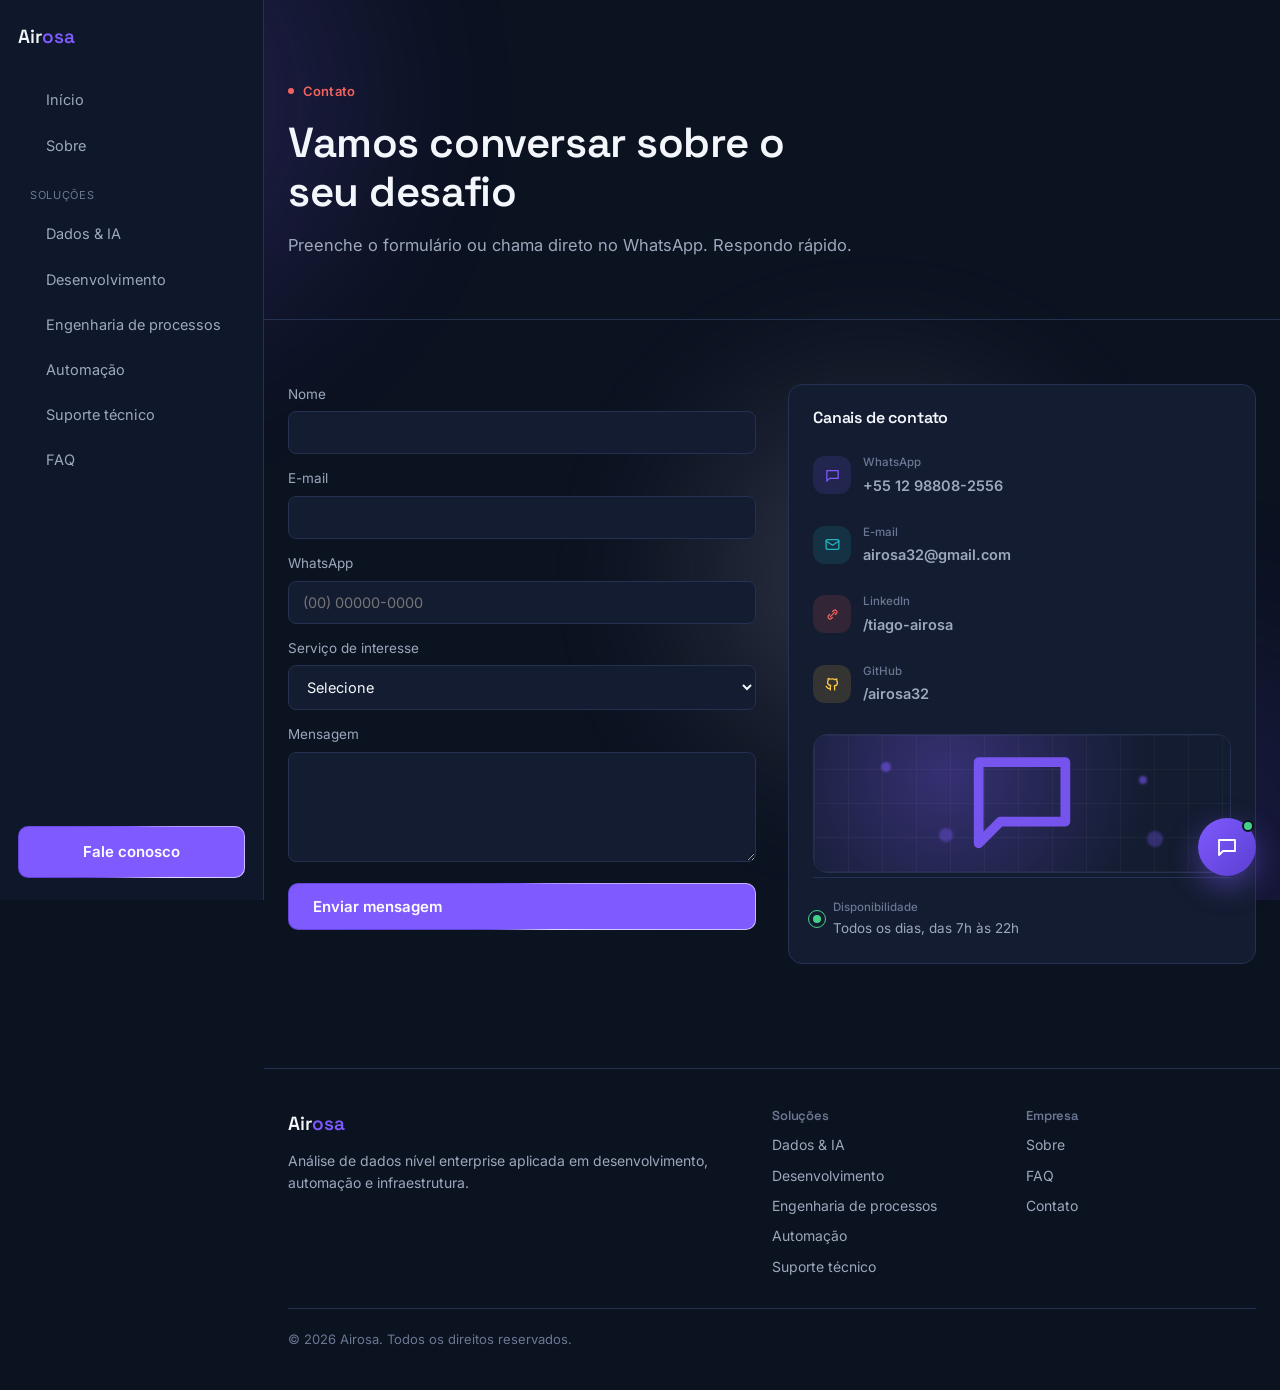
==== contato.html @ 80a7f2a7 "Primeiro commit do site Airosa" ====
<!DOCTYPE html>
<html lang="pt-BR">
<head>
<meta charset="UTF-8">
<meta name="viewport" content="width=device-width, initial-scale=1.0">
<title>Contato — Airosa</title>
<meta name="description" content="Fale sobre seu desafio e receba um diagnóstico.">
<link rel="preconnect" href="https://fonts.googleapis.com">
<link href="https://fonts.googleapis.com/css2?family=Space+Grotesk:wght@500;600;700&family=Inter:wght@400;500;600&display=swap" rel="stylesheet">
<link rel="stylesheet" href="css/style.css">
</head>
<body>
<div class="scroll-progress" aria-hidden="true"><div class="scroll-progress-bar"></div></div>
<div class="bg-ambient" aria-hidden="true">
  <span class="a1"></span>
  <span class="a2"></span>
  <span class="a3"></span>
</div>
<button class="menu-toggle" aria-label="Abrir menu"><span class="hamburger"><span></span><span></span><span></span></span></button>
<aside class="sidebar">
  <div class="sidebar-top">
    <a href="index.html" class="logo">Air<span>osa</span></a>
    <button class="sidebar-close" aria-label="Fechar menu">×</button>
  </div>
  <nav class="side-nav">
    <a href="index.html" class="side-link"><span class="side-dot"></span>Início</a>
      <a href="sobre.html" class="side-link"><span class="side-dot"></span>Sobre</a>
    <div class="side-group-label">Soluções</div>
    <a href="servicos/dados-ia.html" class="side-link"><span class="side-dot"></span>Dados & IA</a>
      <a href="servicos/desenvolvimento.html" class="side-link"><span class="side-dot"></span>Desenvolvimento</a>
      <a href="servicos/processos.html" class="side-link"><span class="side-dot"></span>Engenharia de processos</a>
      <a href="servicos/automacao.html" class="side-link"><span class="side-dot"></span>Automação</a>
      <a href="servicos/suporte.html" class="side-link"><span class="side-dot"></span>Suporte técnico</a>
    <a href="faq.html" class="side-link"><span class="side-dot"></span>FAQ</a>
  </nav>
  <a href="contato.html" class="btn btn-primary sidebar-cta">Fale conosco</a>
</aside>
<div class="sidebar-overlay"></div>
<main class="main-content">

<section class="page-hero">
  <div class="container">
    <span class="eyebrow c-coral hero-enter">Contato</span>
    <h1 class="hero-enter">Vamos conversar sobre o seu desafio</h1>
    <p class="lead hero-enter">Preenche o formulário ou chama direto no WhatsApp. Respondo rápido.</p>
  </div>
</section>
<section>
  <div class="container">
    <div class="contact-grid">
      <form class="contact-form reveal" id="contactForm" action="https://formspree.io/f/SEU_ID_AQUI" method="POST">
        <input type="hidden" name="_subject" value="Novo contato pelo site — Airosa">
        <div class="field"><label for="nome">Nome</label><input type="text" id="nome" name="nome" required></div>
        <div class="field"><label for="email">E-mail</label><input type="email" id="email" name="email" required></div>
        <div class="field"><label for="whatsapp">WhatsApp</label><input type="tel" id="whatsapp" name="whatsapp" placeholder="(00) 00000-0000"></div>
        <div class="field">
          <label for="servico">Serviço de interesse</label>
          <select id="servico" name="servico">
            <option value="">Selecione</option>
            <option>Dados &amp; IA</option><option>Desenvolvimento</option><option>Engenharia de processos</option>
            <option>Automação</option><option>Suporte técnico</option><option>Ainda não sei</option>
          </select>
        </div>
        <div class="field"><label for="mensagem">Mensagem</label><textarea id="mensagem" name="mensagem" required></textarea></div>
        <button type="submit" class="btn btn-primary" id="submitBtn"><span class="btn-label">Enviar mensagem</span></button>
        <div id="formNote" class="form-note"></div>
      </form>
      <div class="side-card reveal">
        <h3>Canais de contato</h3>
        <div class="channel-list">
          <a href="https://wa.me/5512988082556" class="channel-row" target="_blank" rel="noopener">
            <div class="icon-badge purple"><svg viewBox="0 0 24 24" fill="none" stroke="currentColor" stroke-width="1.8" stroke-linecap="round" stroke-linejoin="round"><path d="M4 5h16v11H8l-4 4V5z"/></svg></div>
            <div><div class="channel-label">WhatsApp</div>+55 12 98808-2556</div>
          </a>
          <a href="mailto:airosa32@gmail.com" class="channel-row">
            <div class="icon-badge teal"><svg viewBox="0 0 24 24" fill="none" stroke="currentColor" stroke-width="1.8" stroke-linecap="round" stroke-linejoin="round"><rect x="3" y="5" width="18" height="14" rx="2"/><path d="M3 7l9 6 9-6"/></svg></div>
            <div><div class="channel-label">E-mail</div>airosa32@gmail.com</div>
          </a>
          <a href="https://www.linkedin.com/in/tiago-airosa" class="channel-row" target="_blank" rel="noopener">
            <div class="icon-badge coral"><svg viewBox="0 0 24 24" fill="none" stroke="currentColor" stroke-width="1.8" stroke-linecap="round" stroke-linejoin="round"><path d="M9 15l6-6"/><path d="M8 12l-2 2a3 3 0 0 0 4 4l2-2"/><path d="M16 12l2-2a3 3 0 0 0-4-4l-2 2"/></svg></div>
            <div><div class="channel-label">LinkedIn</div>/tiago-airosa</div>
          </a>
          <a href="https://github.com/airosa32" class="channel-row" target="_blank" rel="noopener">
            <div class="icon-badge amber"><svg viewBox="0 0 24 24" fill="none" stroke="currentColor" stroke-width="1.8" stroke-linecap="round" stroke-linejoin="round"><path d="M9 19c-4.3 1.4-4.3-2.5-6-3m12 5v-3.5c0-1 .1-1.4-.5-2 2-.2 4.5-1 4.5-4.5 0-1-.5-2-1-2.5.2-.5.5-1.5 0-3 0 0-1 0-2.5 1.2A9 9 0 0 0 12 5.5a9 9 0 0 0-3.5.5C7 4.8 6 4.8 6 4.8c-.5 1.5-.2 2.5 0 3-.5.5-1 1.5-1 2.5 0 3.5 2.5 4.3 4.5 4.5-.6.6-.5 1-.5 2V21"/></svg></div>
            <div><div class="channel-label">GitHub</div>/airosa32</div>
          </a>
        </div>
        <div class="side-card-visual">
          <div class="visual-panel purple" role="img" aria-label="Sempre por perto">
        <div class="vp-icon"><svg viewBox="0 0 24 24" fill="none" stroke="currentColor" stroke-width="1.8" stroke-linecap="round" stroke-linejoin="round"><path d="M4 5h16v11H8l-4 4V5z"/></svg></div>
        <span class="vp-dot d1"></span>
        <span class="vp-dot d2"></span>
        <span class="vp-dot d3"></span>
        <span class="vp-dot d4"></span>
      </div>
        </div>
        <div class="availability">
          <span class="pulse-dot"></span>
          <div><div class="channel-label" style="margin-bottom:1px;">Disponibilidade</div>Todos os dias, das 7h às 22h</div>
        </div>
      </div>
    </div>
  </div>
</section>
<script>
  const contactForm = document.getElementById('contactForm');
  const submitBtn = document.getElementById('submitBtn');
  const btnLabel = submitBtn.querySelector('.btn-label');
  const formNote = document.getElementById('formNote');

  const iconInfo = '<svg class="note-icon" viewBox="0 0 24 24" fill="none" stroke="currentColor" stroke-width="2" stroke-linecap="round" stroke-linejoin="round"><circle cx="12" cy="12" r="9"/><path d="M12 8v5"/><circle cx="12" cy="16" r="0.5" fill="currentColor"/></svg>';
  const iconCheck = '<svg class="note-icon" viewBox="0 0 24 24" fill="none" stroke="currentColor" stroke-width="2" stroke-linecap="round" stroke-linejoin="round"><circle cx="12" cy="12" r="9"/><path d="M8 12l3 3 5-6"/></svg>';
  const iconWarn = '<svg class="note-icon" viewBox="0 0 24 24" fill="none" stroke="currentColor" stroke-width="2" stroke-linecap="round" stroke-linejoin="round"><path d="M12 9v4"/><circle cx="12" cy="16.5" r="0.5" fill="currentColor"/><path d="M10.3 3.9 1.8 18a2 2 0 0 0 1.7 3h17a2 2 0 0 0 1.7-3L13.7 3.9a2 2 0 0 0-3.4 0z"/></svg>';

  function setNote(icon, text, cls) {
    formNote.innerHTML = icon + '<span>' + text + '</span>';
    formNote.className = 'form-note show ' + cls;
  }

  contactForm.addEventListener('submit', async function (e) {
    e.preventDefault();
    const endpoint = contactForm.getAttribute('action');

    submitBtn.disabled = true;
    btnLabel.textContent = 'Enviando...';
    submitBtn.classList.add('sending');

    // Endpoint ainda não configurado — veja o README pra ativar o envio por e-mail
    if (!endpoint || endpoint.indexOf('SEU_ID_AQUI') !== -1) {
      setTimeout(function () {
        submitBtn.disabled = false;
        btnLabel.textContent = 'Enviar mensagem';
        submitBtn.classList.remove('sending');
        setNote(iconInfo, 'Formulário ainda não conectado a um serviço de envio. Veja o README pra ativar o envio por e-mail.', 'info');
      }, 650);
      return;
    }

    try {
      const res = await fetch(endpoint, {
        method: 'POST',
        body: new FormData(contactForm),
        headers: { 'Accept': 'application/json' },
      });
      submitBtn.disabled = false;
      submitBtn.classList.remove('sending');
      btnLabel.textContent = 'Enviar mensagem';
      if (res.ok) {
        setNote(iconCheck, 'Mensagem enviada! Você recebe uma resposta em breve.', 'success');
        contactForm.reset();
      } else {
        setNote(iconWarn, 'Não foi possível enviar agora. Tenta de novo ou chama no WhatsApp.', 'error');
      }
    } catch (err) {
      submitBtn.disabled = false;
      submitBtn.classList.remove('sending');
      btnLabel.textContent = 'Enviar mensagem';
      setNote(iconWarn, 'Não foi possível enviar agora. Tenta de novo ou chama no WhatsApp.', 'error');
    }
  });
</script>

</main>
<div class="chat-widget" id="chatWidget">
  <button class="chat-toggle" id="chatToggle" aria-label="Abrir chat de suporte">
    <svg class="chat-icon-open" viewBox="0 0 24 24" fill="none" stroke="currentColor" stroke-width="1.8" stroke-linecap="round" stroke-linejoin="round"><path d="M4 5h16v11H8l-4 4V5z"/></svg>
    <svg class="chat-icon-close" viewBox="0 0 24 24" fill="none" stroke="currentColor" stroke-width="1.8" stroke-linecap="round" stroke-linejoin="round"><path d="M18 6L6 18M6 6l12 12"/></svg>
    <span class="chat-toggle-dot"></span>
  </button>
  <div class="chat-panel" id="chatPanel">
    <div class="chat-header">
      <div class="chat-header-info">
        <div class="chat-avatar">A</div>
        <div>
          <div class="chat-title">Assistente Airosa</div>
          <div class="chat-status"><span class="chat-status-dot"></span>Online</div>
        </div>
      </div>
    </div>
    <div class="chat-messages" id="chatMessages">
      <div class="chat-msg bot">Oi! Posso ajudar a entender qual serviço faz mais sentido pro seu caso. O que você precisa?</div>
    </div>
    <form class="chat-input-row" id="chatForm">
      <input type="text" id="chatInput" placeholder="Digite sua pergunta..." autocomplete="off">
      <button type="submit" class="chat-send" aria-label="Enviar mensagem">
        <svg viewBox="0 0 24 24" fill="none" stroke="currentColor" stroke-width="2" stroke-linecap="round" stroke-linejoin="round"><path d="M22 2 11 13"/><path d="M22 2 15 22l-4-9-9-4 20-7z"/></svg>
      </button>
    </form>
  </div>
</div>
<footer class="site-footer">
  <div class="container">
    <div class="footer-grid">
      <div>
        <a href="index.html" class="logo">Air<span>osa</span></a>
        <p style="margin-top:10px; font-size:14px;">Análise de dados nível enterprise aplicada em desenvolvimento, automação e infraestrutura.</p>
      </div>
      <div>
        <h4>Soluções</h4>
        <div class="footer-links">
          <a href="servicos/dados-ia.html">Dados &amp; IA</a>
          <a href="servicos/desenvolvimento.html">Desenvolvimento</a>
          <a href="servicos/processos.html">Engenharia de processos</a>
          <a href="servicos/automacao.html">Automação</a>
          <a href="servicos/suporte.html">Suporte técnico</a>
        </div>
      </div>
      <div>
        <h4>Empresa</h4>
        <div class="footer-links">
          <a href="sobre.html">Sobre</a>
          <a href="faq.html">FAQ</a>
          <a href="contato.html">Contato</a>
        </div>
      </div>
    </div>
    <div class="footer-bottom">© 2026 Airosa. Todos os direitos reservados.</div>
  </div>
</footer>
<script src="js/main.js"></script>
<script src="js/chat-widget.js"></script>
</body>
</html>
---- css/style.css ----
/* ===== Design tokens ===== */
:root {
  --bg: #0B1220;
  --bg-soft: #0F172A;
  --surface: #131C30;
  --surface-2: #1A2438;
  --border: #253150;

  --text: #F3F6FB;
  --text-dim: #9CA8BC;
  --text-faint: #6C7793;

  --brand: #7F5AFF;
  --brand-dim: #5B3FD1;
  --teal: #23B5C0;
  --coral: #F2635F;
  --amber: #FFC94A;
  --green: #45D08A;

  --radius-sm: 8px;
  --radius: 14px;
  --radius-lg: 22px;

  --maxw: 1160px;

  --font-head: "Space Grotesk", sans-serif;
  --font-body: "Inter", sans-serif;
}

* { box-sizing: border-box; }
html { scroll-behavior: smooth; }

/* Foco visível pra quem navega pelo teclado (Tab) — sem isso, é
   impossível saber em qual elemento você está. Só aparece com
   :focus-visible, então o mouse continua "limpo" sem contorno. */
:focus-visible {
  outline: 2px solid var(--brand);
  outline-offset: 3px;
  border-radius: 4px;
}

/* ===== Widget de chat ===== */
.chat-widget {
  position: fixed;
  bottom: 24px; right: 24px;
  z-index: 500;
}

.chat-toggle {
  position: relative;
  width: 58px; height: 58px;
  border-radius: 50%;
  background: linear-gradient(135deg, var(--brand), var(--brand-dim));
  border: none;
  color: #fff;
  display: flex; align-items: center; justify-content: center;
  cursor: pointer;
  box-shadow: 0 10px 30px rgba(127,90,255,0.45);
  transition: transform 0.25s cubic-bezier(0.16,1,0.3,1);
}
.chat-toggle:hover { transform: scale(1.06); }
.chat-toggle svg { width: 24px; height: 24px; position: absolute; transition: opacity 0.2s ease, transform 0.2s ease; }
.chat-icon-close { opacity: 0; transform: rotate(-45deg) scale(0.6); }
.chat-icon-open { opacity: 1; transform: rotate(0) scale(1); }
.chat-widget.open .chat-icon-open { opacity: 0; transform: rotate(45deg) scale(0.6); }
.chat-widget.open .chat-icon-close { opacity: 1; transform: rotate(0) scale(1); }

.chat-toggle-dot {
  position: absolute;
  top: 2px; right: 2px;
  width: 12px; height: 12px;
  border-radius: 50%;
  background: var(--green);
  border: 2px solid var(--bg);
}
.chat-widget.open .chat-toggle-dot { display: none; }

.chat-panel {
  position: absolute;
  bottom: 72px; right: 0;
  width: min(340px, calc(100vw - 48px));
  height: 460px;
  max-height: calc(100vh - 120px);
  background: var(--bg-soft);
  border: 1px solid var(--border);
  border-radius: var(--radius-lg);
  box-shadow: 0 24px 60px rgba(0,0,0,0.5);
  display: flex;
  flex-direction: column;
  overflow: hidden;
  opacity: 0;
  transform: translateY(16px) scale(0.96);
  pointer-events: none;
  transform-origin: bottom right;
  transition: opacity 0.25s cubic-bezier(0.16,1,0.3,1), transform 0.25s cubic-bezier(0.16,1,0.3,1);
}
.chat-widget.open .chat-panel {
  opacity: 1;
  transform: translateY(0) scale(1);
  pointer-events: auto;
}

.chat-header {
  padding: 16px 18px;
  border-bottom: 1px solid var(--border);
  background: var(--surface);
}
.chat-header-info { display: flex; align-items: center; gap: 10px; }
.chat-avatar {
  width: 34px; height: 34px;
  border-radius: 50%;
  background: linear-gradient(135deg, var(--brand), var(--brand-dim));
  color: #fff;
  display: flex; align-items: center; justify-content: center;
  font-family: var(--font-head);
  font-weight: 600;
  font-size: 14px;
  flex-shrink: 0;
}
.chat-title { font-size: 14px; font-weight: 600; color: var(--text); }
.chat-status { display: flex; align-items: center; gap: 6px; font-size: 12px; color: var(--text-faint); }
.chat-status-dot { width: 6px; height: 6px; border-radius: 50%; background: var(--green); }

.chat-messages {
  flex: 1;
  overflow-y: auto;
  padding: 16px 18px;
  display: flex;
  flex-direction: column;
  gap: 10px;
}
.chat-msg {
  max-width: 82%;
  padding: 10px 13px;
  border-radius: 14px;
  font-size: 13.5px;
  line-height: 1.5;
  animation: chatMsgIn 0.3s cubic-bezier(0.16,1,0.3,1);
}
@keyframes chatMsgIn {
  from { opacity: 0; transform: translateY(6px); }
  to   { opacity: 1; transform: translateY(0); }
}
.chat-msg.bot {
  align-self: flex-start;
  background: var(--surface);
  border: 1px solid var(--border);
  color: var(--text-dim);
  border-bottom-left-radius: 4px;
}
.chat-msg.user {
  align-self: flex-end;
  background: var(--brand);
  color: #fff;
  border-bottom-right-radius: 4px;
}

.chat-msg.typing { display: flex; gap: 4px; padding: 13px; align-items: center; }
.chat-msg.typing span {
  width: 6px; height: 6px;
  border-radius: 50%;
  background: var(--text-faint);
  animation: typingBounce 1.1s ease-in-out infinite;
}
.chat-msg.typing span:nth-child(2) { animation-delay: 0.15s; }
.chat-msg.typing span:nth-child(3) { animation-delay: 0.3s; }
@keyframes typingBounce {
  0%, 60%, 100% { transform: translateY(0); opacity: 0.5; }
  30%           { transform: translateY(-4px); opacity: 1; }
}

.chat-input-row {
  display: flex;
  gap: 8px;
  padding: 12px;
  border-top: 1px solid var(--border);
  background: var(--surface);
}
.chat-input-row input {
  flex: 1;
  background: var(--bg-soft);
  border: 1px solid var(--border);
  border-radius: 20px;
  padding: 9px 14px;
  color: var(--text);
  font-size: 13.5px;
  font-family: var(--font-body);
}
.chat-input-row input:focus { outline: none; border-color: var(--brand); }
.chat-send {
  width: 36px; height: 36px;
  border-radius: 50%;
  background: var(--brand);
  border: none;
  color: #fff;
  display: flex; align-items: center; justify-content: center;
  cursor: pointer;
  flex-shrink: 0;
  transition: transform 0.2s cubic-bezier(0.16,1,0.3,1);
}
.chat-send:hover { transform: scale(1.08); }
.chat-send svg { width: 15px; height: 15px; }

@media (max-width: 480px) {
  .chat-widget { bottom: 16px; right: 16px; }
  .chat-panel { width: calc(100vw - 32px); }
}
@media (prefers-reduced-motion: reduce) {
  .chat-msg.typing span { animation: none; opacity: 0.7; }
}

.btn.sending { opacity: 0.75; cursor: default; animation: sendPulse 1s ease-in-out infinite; }
@keyframes sendPulse {
  0%, 100% { opacity: 0.75; }
  50%      { opacity: 0.95; }
}
.form-note {
  display: flex;
  align-items: center;
  gap: 9px;
  font-size: 13px;
  color: var(--text-dim);
  margin-top: 12px;
  opacity: 0;
  transform: translateY(6px);
  transition: opacity 0.4s ease, transform 0.4s ease;
}
.form-note.show { opacity: 1; transform: translateY(0); }
.form-note .note-icon {
  width: 17px; height: 17px;
  color: var(--amber);
  flex-shrink: 0;
  animation: notePop 0.5s ease-out;
}
.form-note.success .note-icon { color: var(--green); }
.form-note.error .note-icon { color: var(--coral); }
.form-note.success { color: var(--green); }
.form-note.error { color: var(--coral); }
@keyframes notePop {
  0%   { transform: scale(0.6); opacity: 0; }
  100% { transform: scale(1); opacity: 1; }
}
@media (prefers-reduced-motion: reduce) {
  .btn.sending { animation: none; }
  .form-note .note-icon { animation: none; }
}

/* ===== Barra de progresso de leitura ===== */
.scroll-progress {
  position: fixed;
  top: 0; left: 0; right: 0;
  height: 3px;
  z-index: 400;
  pointer-events: none;
}
.scroll-progress-bar {
  height: 100%;
  width: 0%;
  background: linear-gradient(90deg, var(--brand), var(--brand-dim));
}

/* ===== Selos de ferramentas/tecnologias =====
   Linha simples (flex-wrap, centralizada) — o navegador cuida do
   espaçamento sozinho, sem risco de sobreposição. Ícone real +
   flutuação leve contínua depois que aparece na tela. */
.skill-badges {
  display: flex;
  flex-wrap: wrap;
  justify-content: center;
  gap: 12px 14px;
  margin-top: 22px;
}
.skill-badge {
  display: inline-flex;
  align-items: center;
  gap: 7px;
  padding: 8px 16px;
  border-radius: 20px;
  background: var(--surface);
  border: 1px solid var(--border);
  font-size: 13.5px;
  font-weight: 600;
  color: var(--text-dim);
  opacity: 0;
  transform: translateY(6px);
  filter: blur(3px);
  transition: opacity 0.6s ease, transform 0.6s ease, filter 0.6s ease, border-color 0.25s ease, color 0.25s ease;
}
.skill-icon {
  width: 15px; height: 15px;
  flex-shrink: 0;
  filter: brightness(0) invert(1);
  opacity: 0.75;
}
.skill-icon svg { width: 100%; height: 100%; display: block; }
.skill-badge:hover { border-color: var(--brand); color: var(--text); }
.skill-badge:hover .skill-icon { opacity: 1; }

.skill-badges.in .skill-badge {
  opacity: 1;
  transform: translateY(0);
  filter: blur(0);
  animation: floatBadge 4.2s ease-in-out infinite;
}
.skill-badges.in .skill-badge:nth-child(1)  { transition-delay: 0.00s; }
.skill-badges.in .skill-badge:nth-child(2)  { transition-delay: 0.04s; }
.skill-badges.in .skill-badge:nth-child(3)  { transition-delay: 0.08s; }
.skill-badges.in .skill-badge:nth-child(4)  { transition-delay: 0.12s; }
.skill-badges.in .skill-badge:nth-child(5)  { transition-delay: 0.16s; }
.skill-badges.in .skill-badge:nth-child(6)  { transition-delay: 0.20s; }
.skill-badges.in .skill-badge:nth-child(7)  { transition-delay: 0.24s; }
.skill-badges.in .skill-badge:nth-child(8)  { transition-delay: 0.28s; }
.skill-badges.in .skill-badge:nth-child(9)  { transition-delay: 0.32s; }
.skill-badges.in .skill-badge:nth-child(10) { transition-delay: 0.36s; }
.skill-badges.in .skill-badge:nth-child(11) { transition-delay: 0.40s; }
.skill-badges.in .skill-badge:nth-child(12) { transition-delay: 0.44s; }

/* Flutuação contínua depois de aparecer — duração e atraso variam
   por selo pra não ficarem todos sincronizados. */
.skill-badges.in .skill-badge:nth-child(2n) { animation-duration: 4.8s; animation-delay: -1.4s; }
.skill-badges.in .skill-badge:nth-child(3n) { animation-duration: 3.7s; animation-delay: -0.6s; }
.skill-badges.in .skill-badge:nth-child(5n) { animation-duration: 5.3s; animation-delay: -2.5s; }
@keyframes floatBadge {
  0%, 100% { transform: translateY(0); }
  50%      { transform: translateY(-5px); }
}
@media (prefers-reduced-motion: reduce) {
  .skill-badge { opacity: 1; transform: none; filter: none; transition: none; }
  .skill-badges.in .skill-badge { animation: none; }
}

/* ===== Linha do tempo animada (seção Experiência) ===== */
.timeline-list {
  position: relative;
  list-style: none;
  padding: 0;
  margin: 20px 0 0;
  display: flex;
  flex-direction: column;
  gap: 22px;
}
.timeline-list li {
  position: relative;
  padding-left: 28px;
  font-size: 14.5px;
  color: var(--text-dim);
}
.timeline-list li::before {
  content: "";
  position: absolute;
  left: 0; top: 4px;
  width: 10px; height: 10px;
  border-radius: 50%;
  background: var(--surface);
  border: 2px solid var(--brand);
  z-index: 2;
}
.timeline-list::before {
  content: "";
  position: absolute;
  left: 4px; top: 8px; bottom: 8px;
  width: 2px;
  background: var(--border);
}
.timeline-list::after {
  content: "";
  position: absolute;
  left: 4px; top: 8px; bottom: 8px;
  width: 2px;
  background: var(--brand);
  transform: scaleY(0);
  transform-origin: top;
  transition: transform 1.2s cubic-bezier(0.16,1,0.3,1);
}
.timeline-list.in::after { transform: scaleY(1); }
@media (prefers-reduced-motion: reduce) {
  .timeline-list::after { transform: scaleY(1); transition: none; }
}
/* ===== Fundo animado contínuo (atrás de tudo, em toda página) ===== */
.bg-ambient {
  position: fixed;
  inset: 0;
  z-index: -1;
  overflow: hidden;
  pointer-events: none;
}
.bg-ambient span {
  position: absolute;
  border-radius: 50%;
  filter: blur(90px);
  opacity: 0.16;
}
.bg-ambient .a1 {
  width: 480px; height: 480px;
  background: var(--brand);
  top: -140px; left: -120px;
  animation: ambientA 24s ease-in-out infinite;
}
.bg-ambient .a2 {
  width: 420px; height: 420px;
  background: var(--brand-dim);
  bottom: -160px; right: -100px;
  animation: ambientB 28s ease-in-out infinite;
}
.bg-ambient .a3 {
  width: 340px; height: 340px;
  background: #E4DBFF;
  top: 45%; left: 55%;
  animation: ambientC 32s ease-in-out infinite;
}
@keyframes ambientA {
  0%, 100% { transform: translate(0, 0); }
  50%      { transform: translate(90px, 60px); }
}
@keyframes ambientB {
  0%, 100% { transform: translate(0, 0); }
  50%      { transform: translate(-80px, -50px); }
}
@keyframes ambientC {
  0%, 100% { transform: translate(0, 0) scale(1); }
  50%      { transform: translate(-60px, 40px) scale(1.15); }
}
@media (prefers-reduced-motion: reduce) {
  .bg-ambient span { animation: none; }
}

body {
  margin: 0;
  background: var(--bg);
  color: var(--text);
  font-family: var(--font-body);
  font-size: 16px;
  line-height: 1.6;
  -webkit-font-smoothing: antialiased;
}

img { max-width: 100%; display: block; }
a { color: inherit; text-decoration: none; }

h1, h2, h3, h4 {
  font-family: var(--font-head);
  font-weight: 600;
  line-height: 1.15;
  margin: 0 0 0.5em;
  letter-spacing: -0.01em;
}

p { margin: 0 0 1em; color: var(--text-dim); max-width: 62ch; }

.container {
  max-width: var(--maxw);
  margin: 0 auto;
  padding: 0 24px;
}

.eyebrow {
  display: inline-flex;
  align-items: center;
  gap: 9px;
  font-size: 13px;
  font-weight: 600;
  letter-spacing: 0.01em;
  color: var(--amber);
}
.eyebrow::before {
  content: "";
  width: 6px; height: 6px;
  border-radius: 50%;
  background: currentColor;
  flex-shrink: 0;
}
/* Variantes por categoria — pra o selo sempre casar com a cor do
   ícone/tema da página, em vez de ficar sempre amarelo em tudo. */
.eyebrow.c-purple { color: var(--brand); }
.eyebrow.c-teal    { color: var(--teal); }
.eyebrow.c-coral   { color: var(--coral); }
.eyebrow.c-amber   { color: var(--amber); }
.eyebrow.c-green   { color: var(--green); }

.btn {
  display: inline-flex;
  align-items: center;
  gap: 8px;
  padding: 13px 24px;
  border-radius: 10px;
  font-family: var(--font-body);
  font-weight: 600;
  font-size: 15px;
  cursor: pointer;
  border: 1px solid transparent;
}

/* Ângulo animável registrado como propriedade CSS — é isso que
   permite girar o conic-gradient da borda com @keyframes, sem JS
   e sem precisar de nada "vazando" pra fora do botão. */
@property --angle {
  syntax: '<angle>';
  initial-value: 0deg;
  inherits: false;
}

.btn-primary {
  --angle: 0deg;
  color: #fff;
  border: 1.5px solid transparent;
  /* Duas camadas de fundo: a de dentro (padding-box) é a cor sólida
     do botão; a de fora (border-box) é o gradiente giratório — só a
     faixa da borda em si mostra o gradiente, o miolo fica opaco.
     Paleta só em tons de roxo e branco, pra não misturar cor
     nenhuma que destoe da identidade do botão. */
  background-image:
    linear-gradient(var(--brand), var(--brand)),
    conic-gradient(from var(--angle), var(--brand), #E4DBFF, var(--brand-dim), var(--brand));
  background-origin: border-box;
  background-clip: padding-box, border-box;
  animation: spinBorder 9s linear infinite;
}
.btn-primary:hover {
  background-image:
    linear-gradient(#8f6dff, #8f6dff),
    conic-gradient(from var(--angle), var(--brand), #E4DBFF, var(--brand-dim), var(--brand));
}
@keyframes spinBorder {
  to { --angle: 360deg; }
}
@media (prefers-reduced-motion: reduce) {
  .btn-primary { animation: none; }
}

.btn-ghost {
  background: transparent;
  border-color: var(--border);
  color: var(--text);
}
.btn-ghost:hover { background: var(--surface); border-color: var(--text-faint); }

/* ===== Header ===== */
.site-header {
  position: sticky;
  top: 0;
  z-index: 100;
  background: rgba(11, 18, 32, 0.85);
  backdrop-filter: blur(10px);
  border-bottom: 1px solid var(--border);
}

.site-header .container {
  display: flex;
  align-items: center;
  justify-content: space-between;
  height: 72px;
}

.logo {
  font-family: var(--font-head);
  font-size: 19px;
  font-weight: 600;
  color: var(--text);
}
.logo span { color: var(--brand); }

.nav-links {
  display: flex;
  align-items: center;
  gap: 30px;
}
.nav-links a {
  font-size: 14.5px;
  color: var(--text-dim);
  transition: color 0.15s ease;
}
.nav-links a:hover { color: var(--text); }

.nav-cta { display: none; }
@media (min-width: 860px) { .nav-cta { display: inline-flex; } }

.menu-toggle {
  display: flex;
  background: none;
  border: 1px solid var(--border);
  border-radius: 8px;
  padding: 8px 10px;
  color: var(--text);
  cursor: pointer;
}
@media (min-width: 860px) { .menu-toggle { display: none; } }

.nav-links { display: none; }
@media (min-width: 860px) { .nav-links { display: flex; } }

.mobile-menu {
  display: none;
  flex-direction: column;
  gap: 4px;
  padding: 14px 24px 22px;
  border-top: 1px solid var(--border);
  background: var(--bg-soft);
}
.mobile-menu.open { display: flex; }
.mobile-menu a {
  padding: 12px 6px;
  font-size: 15px;
  color: var(--text-dim);
  border-bottom: 1px solid var(--border);
}
.mobile-menu a:last-child { border-bottom: none; }

/* ===== Hero / parallax ===== */
.hero {
  position: relative;
  overflow: hidden;
  padding: 90px 0 70px;
  text-align: center;
}

.hero-layer {
  position: absolute;
  inset: -10%;
  pointer-events: none;
  will-change: transform;
}
.hero-layer.l1 { background: radial-gradient(circle at 25% 25%, rgba(127,90,255,0.28), transparent 55%); }
.hero-layer.l2 { background: radial-gradient(circle at 80% 65%, rgba(35,181,192,0.22), transparent 50%); }
.hero-layer.l3 {
  width: 90px; height: 90px; border-radius: 22px;
  background: rgba(255,201,74,0.14);
  top: 18%; left: 8%;
}
.hero-layer.l4 {
  width: 60px; height: 60px; border-radius: 50%;
  background: rgba(242,99,95,0.16);
  bottom: 14%; right: 10%;
}

.hero-inner { position: relative; z-index: 2; }

.hero h1 {
  font-size: clamp(32px, 5.4vw, 54px);
  max-width: 15ch;
  margin: 20px auto 18px;
}

.hero p.lead {
  max-width: 56ch;
  margin: 0 auto 30px;
  font-size: 17px;
}

.hero-actions {
  display: flex;
  gap: 14px;
  justify-content: center;
  flex-wrap: wrap;
}

/* ===== Sections ===== */
section { padding: 64px 0; }
.section-head { max-width: 60ch; margin-bottom: 36px; }
.section-head .eyebrow { margin-bottom: 14px; }

/* ===== Category grid ===== */
.cat-grid {
  display: grid;
  grid-template-columns: 1fr;
  gap: 16px;
}
@media (min-width: 640px) { .cat-grid { grid-template-columns: 1fr 1fr; } }
@media (min-width: 960px) { .cat-grid { grid-template-columns: repeat(4, 1fr); } }

.cat-card {
  background: var(--surface);
  border: 1px solid var(--border);
  border-radius: var(--radius);
  padding: 24px;
  transition: border-color 0.3s cubic-bezier(0.16,1,0.3,1), transform 0.3s cubic-bezier(0.16,1,0.3,1), box-shadow 0.3s cubic-bezier(0.16,1,0.3,1);
}
.cat-card:hover {
  border-color: var(--text-faint);
  transform: translateY(-4px);
  box-shadow: 0 16px 40px rgba(0,0,0,0.35);
}

.cat-card.featured {
  grid-column: 1 / -1;
  background: linear-gradient(135deg, var(--brand), var(--brand-dim));
  border: none;
}
.cat-card.featured p { color: rgba(255,255,255,0.82); }
.cat-card.featured h3 { color: #fff; }
.cat-card.featured .eyebrow { color: #FFE9A8; }

.cat-card h3 { font-size: 19px; margin-bottom: 6px; }
.cat-card p { font-size: 14px; margin-bottom: 14px; }
.cat-card .cat-link { font-size: 13.5px; font-weight: 600; color: var(--text); display: inline-flex; align-items: center; gap: 6px; }

.dot { width: 8px; height: 8px; border-radius: 50%; display: inline-block; margin-bottom: 12px; }
.dot.teal { background: var(--teal); }
.dot.coral { background: var(--coral); }
.dot.amber { background: var(--amber); }
.dot.green { background: var(--green); }

/* ===== Methodology strip ===== */
.method-strip {
  background: var(--surface);
  border: 1px solid var(--border);
  border-radius: var(--radius);
  padding: 26px 20px;
  display: grid;
  grid-template-columns: 1fr;
  gap: 20px;
}
@media (min-width: 760px) { .method-strip { grid-template-columns: repeat(4, 1fr); } }

.method-step { text-align: left; padding-left: 14px; border-left: 2px solid var(--border); }
.method-step .num { font-family: var(--font-head); font-size: 13px; font-weight: 600; letter-spacing: 0.03em; }
.method-step p { font-size: 13.5px; margin: 4px 0 0; }
.method-step.m1 .num { color: var(--brand); }
.method-step.m2 .num { color: var(--teal); }
.method-step.m3 .num { color: var(--amber); }
.method-step.m4 .num { color: var(--coral); }

/* ===== Transição suave entre páginas ===== */
body {
  opacity: 1;
  transition: opacity 0.35s ease;
}
body.page-leaving { opacity: 0; }
@media (prefers-reduced-motion: reduce) {
  body { transition: none; }
}

/* ===== Reveal on scroll ===== */
.reveal {
  opacity: 0;
  transform: translateY(14px);
  filter: blur(6px);
  transition: opacity 0.9s ease, transform 0.9s ease, filter 0.9s ease;
}
.reveal.in { opacity: 1; transform: translateY(0); filter: blur(0); }
@media (prefers-reduced-motion: reduce) {
  .reveal { opacity: 1; transform: none; filter: none; transition: none; }
  html { scroll-behavior: auto; }
}

/* ===== Generic content page ===== */
.page-hero {
  padding: 76px 0 44px;
  border-bottom: 1px solid var(--border);
}
.page-hero .icon-badge { margin-bottom: 20px; }
.page-hero .eyebrow { margin-bottom: 18px; }
.page-hero h1 { margin-bottom: 16px; font-size: clamp(28px, 4.4vw, 42px); max-width: 20ch; }
.page-hero p.lead { max-width: 60ch; font-size: 16.5px; }

.service-list {
  display: grid;
  grid-template-columns: 1fr;
  gap: 14px;
}
@media (min-width: 700px) { .service-list { grid-template-columns: 1fr 1fr; } }
.service-item {
  background: var(--surface);
  border: 1px solid var(--border);
  border-radius: var(--radius);
  padding: 22px 24px;
  transition: border-color 0.3s cubic-bezier(0.16,1,0.3,1), transform 0.3s cubic-bezier(0.16,1,0.3,1), box-shadow 0.3s cubic-bezier(0.16,1,0.3,1);
}
.service-item:hover {
  border-color: var(--text-faint);
  transform: translateY(-3px);
  box-shadow: 0 14px 34px rgba(0,0,0,0.3);
}
.service-item .icon-badge { margin-bottom: 12px; }
.service-item:nth-child(odd) { transition-delay: 0s; }
.service-item:nth-child(even) { transition-delay: 0.06s; }
.service-item h3 { font-size: 17px; margin-bottom: 6px; }
.service-item p { font-size: 14.5px; margin-bottom: 10px; }
.service-item .who {
  font-size: 12.5px;
  color: var(--text-faint);
  border-top: 1px solid var(--border);
  padding-top: 10px;
  margin-top: 10px;
}
.service-item .who b { color: var(--text-dim); font-weight: 600; }

.callout {
  background: var(--surface-2);
  border-left: 3px solid var(--brand);
  border-radius: var(--radius-sm);
  padding: 18px 20px;
  font-size: 14.5px;
  color: var(--text-dim);
}
.callout p { margin: 0; color: var(--text-dim); }

/* ===== CTA banner ===== */
.cta-banner {
  background: linear-gradient(135deg, var(--surface-2), var(--surface));
  border: 1px solid var(--border);
  border-radius: var(--radius-lg);
  padding: 44px 30px;
  text-align: center;
}
.cta-banner h2 { font-size: clamp(22px, 3.4vw, 30px); margin-bottom: 10px; }
.cta-banner p { margin: 0 auto 24px; }

/* ===== Footer ===== */
.site-footer {
  border-top: 1px solid var(--border);
  padding: 40px 0;
  margin-top: 40px;
}
.footer-grid {
  display: grid;
  grid-template-columns: 1fr;
  gap: 24px;
}
@media (min-width: 700px) { .footer-grid { grid-template-columns: 2fr 1fr 1fr; } }
.footer-grid h4 { font-size: 13px; color: var(--text-faint); text-transform: none; margin-bottom: 10px; }
.footer-links { display: flex; flex-direction: column; gap: 8px; }
.footer-links a { font-size: 14px; color: var(--text-dim); }
.footer-links a:hover { color: var(--text); }
.footer-bottom {
  margin-top: 30px;
  padding-top: 20px;
  border-top: 1px solid var(--border);
  font-size: 13px;
  color: var(--text-faint);
}

/* ===== FAQ ===== */
.faq-item {
  border-bottom: 1px solid var(--border);
  padding: 18px 0;
}
.faq-item summary {
  cursor: pointer;
  font-weight: 600;
  font-size: 15.5px;
  color: var(--text);
  list-style: none;
}
.faq-item summary::-webkit-details-marker { display: none; }
.faq-item summary::after { content: "+"; float: right; color: var(--text-faint); }
.faq-item[open] summary::after { content: "–"; }
.faq-item p { margin-top: 10px; font-size: 14.5px; }

/* ===== Contact form ===== */
.contact-grid {
  display: grid;
  grid-template-columns: 1fr;
  gap: 32px;
}
@media (min-width: 860px) { .contact-grid { grid-template-columns: 1fr 1fr; } }

form.contact-form { display: flex; flex-direction: column; gap: 14px; }
.field label { display: block; font-size: 13.5px; color: var(--text-dim); margin-bottom: 6px; }
.field input, .field select, .field textarea {
  width: 100%;
  background: var(--surface);
  border: 1px solid var(--border);
  border-radius: var(--radius-sm);
  padding: 12px 14px;
  color: var(--text);
  font-family: var(--font-body);
  font-size: 14.5px;
}
.field textarea { resize: vertical; min-height: 110px; }
.field input:focus, .field select:focus, .field textarea:focus {
  outline: none; border-color: var(--brand);
}

.side-card {
  background: var(--surface);
  border: 1px solid var(--border);
  border-radius: var(--radius);
  padding: 24px;
  height: 100%;
  display: flex;
  flex-direction: column;
}
.side-card h3 { font-size: 16px; margin-bottom: 16px; }

.channel-list { display: flex; flex-direction: column; gap: 6px; }

.side-card-visual {
  flex: 1;
  min-height: 110px;
  margin: 18px 0 4px;
  border-radius: var(--radius);
  overflow: hidden;
  border: 1px solid var(--border);
}
.channel-row {
  display: flex;
  align-items: center;
  gap: 12px;
  padding: 10px;
  margin: 0 -10px;
  border-radius: 10px;
  color: var(--text-dim);
  font-size: 14.5px;
  font-weight: 600;
  transition: background 0.25s cubic-bezier(0.16,1,0.3,1), transform 0.25s cubic-bezier(0.16,1,0.3,1);
}
.channel-row:hover { background: var(--surface-2); transform: translateX(4px); color: var(--text); }
.channel-row .icon-badge { width: 38px; height: 38px; margin-bottom: 0; flex-shrink: 0; }
.channel-row .icon-badge svg { width: 17px; height: 17px; }
.channel-label { font-size: 11.5px; font-weight: 500; color: var(--text-faint); margin-bottom: 2px; }

.availability {
  margin-top: auto;
  padding-top: 20px;
  border-top: 1px solid var(--border);
  display: flex;
  align-items: center;
  gap: 12px;
  font-size: 13.5px;
  color: var(--text-dim);
}
.pulse-dot {
  position: relative;
  width: 8px; height: 8px;
  border-radius: 50%;
  background: var(--green);
  flex-shrink: 0;
}
.pulse-dot::after {
  content: "";
  position: absolute;
  inset: -5px;
  border-radius: 50%;
  border: 1.5px solid var(--green);
  animation: pulseRing 2s ease-out infinite;
}
@keyframes pulseRing {
  0%   { transform: scale(0.6); opacity: 1; }
  100% { transform: scale(2); opacity: 0; }
}
@media (prefers-reduced-motion: reduce) {
  .pulse-dot::after { animation: none; opacity: 0.5; }
}

/* ===== SIDEBAR LAYOUT (v2) ===== */
.sidebar {
  position: fixed;
  top: 0; left: 0;
  width: 264px;
  height: 100vh;
  background: var(--bg-soft);
  border-right: 1px solid var(--border);
  padding: 22px 18px;
  display: flex;
  flex-direction: column;
  z-index: 300;
  transform: translateX(-100%);
  transition: transform 0.25s ease;
  overflow-y: auto;
}
@media (min-width: 960px) {
  .sidebar { transform: none; }
}
.sidebar.open { transform: translateX(0); }

.sidebar-top {
  display: flex;
  align-items: center;
  justify-content: space-between;
  margin-bottom: 26px;
}
.sidebar-close {
  background: none; border: none; color: var(--text-dim);
  font-size: 20px; cursor: pointer; display: block;
}
@media (min-width: 960px) { .sidebar-close { display: none; } }

.side-nav { display: flex; flex-direction: column; gap: 2px; flex: 1; }
.side-group-label {
  font-size: 11px; text-transform: uppercase; letter-spacing: 0.06em;
  color: var(--text-faint); margin: 18px 0 6px; padding: 0 12px;
}
.side-group-label:first-child { margin-top: 0; }

.side-link {
  display: flex; align-items: center; gap: 10px;
  padding: 10px 12px;
  border-radius: 9px;
  font-size: 14.5px;
  color: var(--text-dim);
  transition: background 0.15s ease, color 0.15s ease;
}
.side-link:hover { background: var(--surface); color: var(--text); }
.side-link.active { background: var(--surface-2); color: var(--text); font-weight: 600; }
.side-link.active .side-dot { opacity: 1; }
.side-dot { width: 6px; height: 6px; border-radius: 50%; background: var(--brand); opacity: 0; flex-shrink: 0; }

.sidebar-cta { margin-top: 18px; justify-content: center; }

.menu-toggle {
  position: fixed;
  top: 16px; left: 16px;
  z-index: 350;
  background: var(--surface);
  border: 1px solid var(--border);
  border-radius: 9px;
  padding: 12px 14px;
  color: var(--text);
  cursor: pointer;
  display: flex;
  align-items: center;
  justify-content: center;
}
@media (min-width: 960px) { .menu-toggle { display: none; } }

.hamburger { display: flex; flex-direction: column; justify-content: center; gap: 5px; width: 18px; height: 14px; }
.hamburger span {
  display: block; height: 2px; width: 100%;
  background: currentColor; border-radius: 2px;
  transition: transform 0.3s cubic-bezier(0.16,1,0.3,1), opacity 0.25s ease;
}
.menu-toggle.open .hamburger span:nth-child(1) { transform: translateY(7px) rotate(45deg); }
.menu-toggle.open .hamburger span:nth-child(2) { opacity: 0; }
.menu-toggle.open .hamburger span:nth-child(3) { transform: translateY(-7px) rotate(-45deg); }

.btn {
  position: relative;
  overflow: hidden;
  z-index: 1;
  transition: transform 0.3s cubic-bezier(0.16,1,0.3,1), box-shadow 0.3s ease, background 0.15s ease, border-color 0.15s ease;
}
.btn:hover { transform: scale(1.035); }
.btn:active { transform: scale(0.97); }
.btn::before {
  content: "";
  position: absolute; inset: 0;
  background: rgba(255,255,255,0.16);
  transform: scaleX(0);
  transform-origin: left;
  transition: transform 0.4s cubic-bezier(0.16,1,0.3,1);
  z-index: -1;
}
.btn:hover::before { transform: scaleX(1); }
.btn-ghost:hover { border-color: var(--brand); }

/* Brilho que segue o cursor dentro do botão */
.btn::after {
  content: "";
  position: absolute;
  inset: -60%;
  background: radial-gradient(circle at var(--mx, 50%) var(--my, 50%), rgba(255,255,255,0.35), transparent 55%);
  opacity: 0;
  transition: opacity 0.3s ease;
  pointer-events: none;
  z-index: -1;
}
.btn:hover::after { opacity: 1; }

.btn-primary:hover, .btn-ghost:hover {
  box-shadow:
    var(--sx, 0px) var(--sy, 0px) 28px rgba(127,90,255,0.45),
    0 0 55px rgba(127,90,255,0.18);
}

/* ===== Camadas de montanha com parallax de profundidade ===== */
.mountain-layer {
  position: absolute;
  left: -5%; right: -5%; bottom: 0;
  pointer-events: none;
  will-change: transform;
}
.mountain-layer.m1 {
  height: 130px;
  background: var(--brand);
  opacity: 0.12;
  clip-path: polygon(0 65%, 14% 35%, 28% 58%, 44% 22%, 58% 52%, 74% 26%, 88% 48%, 100% 32%, 100% 100%, 0 100%);
}
.mountain-layer.m2 {
  height: 100px;
  background: var(--teal);
  opacity: 0.12;
  clip-path: polygon(0 48%, 18% 68%, 34% 38%, 52% 62%, 68% 32%, 84% 56%, 100% 42%, 100% 100%, 0 100%);
}
.mountain-layer.m3 {
  height: 70px;
  background: var(--bg-soft);
  opacity: 0.9;
  border-top: 1px solid var(--border);
  clip-path: polygon(0 72%, 10% 52%, 24% 68%, 38% 46%, 54% 66%, 68% 44%, 82% 64%, 100% 50%, 100% 100%, 0 100%);
}

.sidebar-overlay {
  display: none;
  position: fixed; inset: 0;
  background: rgba(4, 7, 14, 0.6);
  z-index: 250;
}
.sidebar-overlay.show { display: block; }
@media (min-width: 960px) { .sidebar-overlay { display: none !important; } }

.main-content { min-height: 100vh; }
@media (min-width: 960px) {
  .main-content { margin-left: 264px; }
  .site-footer { margin-left: 264px; }
}

/* ===== Icons ===== */
.icon-badge {
  width: 44px; height: 44px;
  border-radius: 12px;
  display: flex; align-items: center; justify-content: center;
  margin-bottom: 14px;
  transition: transform 0.3s cubic-bezier(0.16,1,0.3,1);
}
.cat-card:hover .icon-badge, .service-item:hover .icon-badge { transform: scale(1.1) rotate(-4deg); }
.icon-badge svg { width: 22px; height: 22px; }
.icon-badge.purple { background: rgba(127,90,255,0.14); color: var(--brand); }
.icon-badge.teal { background: rgba(35,181,192,0.14); color: var(--teal); }
.icon-badge.coral { background: rgba(242,99,95,0.14); color: var(--coral); }
.icon-badge.amber { background: rgba(255,201,74,0.14); color: var(--amber); }
.icon-badge.green { background: rgba(69,208,138,0.14); color: var(--green); }
.icon-badge.white { background: rgba(255,255,255,0.16); color: #fff; }

/* ===== Hero with image ===== */
.hero-v2 {
  position: relative;
  overflow: hidden;
  padding: 64px 0 0;
}
.hero-v2 .container {
  display: grid;
  grid-template-columns: 1fr;
  gap: 36px;
  align-items: center;
}
@media (min-width: 900px) {
  .hero-v2 .container { grid-template-columns: 1.1fr 0.9fr; padding-bottom: 40px; }
}
.hero-v2 h1 { font-size: clamp(30px, 4.6vw, 46px); text-align: left; margin: 16px 0 16px; }
.hero-v2 p.lead { text-align: left; margin: 0 0 26px; }
.hero-v2 .hero-actions { justify-content: flex-start; }

.hero-media {
  position: relative;
  border-radius: var(--radius-lg);
  overflow: hidden;
  aspect-ratio: 4/3;
  border: 1px solid var(--border);
}
.hero-media img {
  width: 100%; height: 100%; object-fit: cover;
  transform: scale(1.08);
  will-change: transform;
}
.hero-media::after {
  content: "";
  position: absolute; inset: 0;
  background: linear-gradient(180deg, rgba(11,18,32,0) 40%, rgba(11,18,32,0.55));
}
.hero-media .stat-chip {
  position: absolute;
  bottom: 16px; left: 16px;
  background: rgba(11,18,32,0.75);
  backdrop-filter: blur(6px);
  border: 1px solid rgba(255,255,255,0.12);
  border-radius: 10px;
  padding: 10px 14px;
  z-index: 2;
}
.hero-media .stat-chip .n { font-family: var(--font-head); font-size: 20px; font-weight: 600; color: #fff; }
.hero-media .stat-chip .l { font-size: 11px; color: var(--text-dim); }

/* ===== Mockup de dashboard (substitui foto aleatória no hero) ===== */
.mock-dashboard {
  background: var(--surface);
  border: 1px solid var(--border);
  border-radius: var(--radius-lg);
  padding: 18px;
  height: 100%;
}
.mock-topbar { display: flex; gap: 6px; margin-bottom: 18px; }
.mock-topbar span { width: 9px; height: 9px; border-radius: 50%; background: var(--border); }
.mock-topbar span:nth-child(1) { background: var(--coral); }
.mock-topbar span:nth-child(2) { background: var(--amber); }
.mock-topbar span:nth-child(3) { background: var(--green); }

.mock-chart {
  display: flex;
  align-items: flex-end;
  gap: 8px;
  height: 130px;
  padding: 0 4px 14px;
  border-bottom: 1px solid var(--border);
  margin-bottom: 18px;
}
.mock-chart .bar {
  flex: 1;
  border-radius: 6px 6px 2px 2px;
  background: linear-gradient(180deg, var(--brand), var(--brand-dim));
  animation: barPulse 4.5s ease-in-out infinite;
}
.mock-chart .bar:nth-child(2) { background: linear-gradient(180deg, var(--teal), #0F6E56); animation-delay: -0.5s; }
.mock-chart .bar:nth-child(3) { background: linear-gradient(180deg, var(--coral), #993C1D); animation-delay: -1s; }
.mock-chart .bar:nth-child(4) { background: linear-gradient(180deg, var(--amber), #854F0B); animation-delay: -1.5s; }
.mock-chart .bar:nth-child(5) { background: linear-gradient(180deg, var(--brand), var(--brand-dim)); animation-delay: -2s; }
.mock-chart .bar:nth-child(6) { background: linear-gradient(180deg, var(--green), #0F6E56); animation-delay: -2.5s; }
@keyframes barPulse {
  0%, 100% { opacity: 0.75; transform: scaleY(1); }
  50%      { opacity: 1;    transform: scaleY(1.06); }
}

.mock-rows { display: flex; flex-direction: column; gap: 12px; }
.mock-row { display: flex; align-items: center; gap: 10px; }
.mock-row .dot { width: 8px; height: 8px; border-radius: 50%; flex-shrink: 0; }
.mock-row .dot.purple { background: var(--brand); }
.mock-row .dot.teal { background: var(--teal); }
.mock-row .dot.coral { background: var(--coral); }
.mock-row .bar1 { height: 8px; border-radius: 4px; background: var(--surface-2); width: 62%; }
.mock-row .bar2 { height: 8px; border-radius: 4px; background: var(--surface-2); width: 22%; margin-left: auto; }

@media (prefers-reduced-motion: reduce) {
  .mock-chart .bar { animation: none; }
}

/* ===== Painel visual em CSS (substitui foto aleatória) =====
   Usado em qualquer lugar que antes tinha uma foto do loremflickr:
   topo de categoria, banner do meio, seções lado a lado. Nunca
   varia de qualidade porque não depende de nenhuma imagem externa. */
.visual-panel {
  position: relative;
  width: 100%; height: 100%;
  display: flex; align-items: center; justify-content: center;
  overflow: hidden;
}
.visual-panel::before {
  content: "";
  position: absolute; inset: 0;
  background-image:
    linear-gradient(rgba(255,255,255,0.035) 1px, transparent 1px),
    linear-gradient(90deg, rgba(255,255,255,0.035) 1px, transparent 1px);
  background-size: 34px 34px;
}
.visual-panel.purple { background: radial-gradient(circle at 32% 28%, rgba(127,90,255,0.32), var(--surface) 68%); }
.visual-panel.teal    { background: radial-gradient(circle at 32% 28%, rgba(35,181,192,0.32), var(--surface) 68%); }
.visual-panel.coral   { background: radial-gradient(circle at 32% 28%, rgba(242,99,95,0.32), var(--surface) 68%); }
.visual-panel.amber   { background: radial-gradient(circle at 32% 28%, rgba(255,201,74,0.32), var(--surface) 68%); }
.visual-panel.green   { background: radial-gradient(circle at 32% 28%, rgba(69,208,138,0.32), var(--surface) 68%); }

.vp-icon { position: relative; z-index: 1; }
.vp-icon svg { width: clamp(60px, 14vw, 130px); height: auto; opacity: 0.9; }
.visual-panel.purple .vp-icon { color: var(--brand); }
.visual-panel.teal    .vp-icon { color: var(--teal); }
.visual-panel.coral   .vp-icon { color: var(--coral); }
.visual-panel.amber   .vp-icon { color: var(--amber); }
.visual-panel.green   .vp-icon { color: var(--green); }

.vp-dot {
  position: absolute;
  border-radius: 50%;
  background: currentColor;
  filter: blur(1px);
  animation: vpFloat 5.5s ease-in-out infinite;
}
.visual-panel.purple .vp-dot { color: var(--brand); }
.visual-panel.teal    .vp-dot { color: var(--teal); }
.visual-panel.coral   .vp-dot { color: var(--coral); }
.visual-panel.amber   .vp-dot { color: var(--amber); }
.visual-panel.green   .vp-dot { color: var(--green); }
.vp-dot.d1 { width: 10px; height: 10px; top: 20%; left: 16%; opacity: 0.5; animation-delay: 0s; }
.vp-dot.d2 { width: 14px; height: 14px; bottom: 22%; left: 30%; opacity: 0.35; animation-delay: -1.8s; }
.vp-dot.d3 { width: 8px;  height: 8px;  top: 30%; right: 20%; opacity: 0.55; animation-delay: -3.4s; }
.vp-dot.d4 { width: 16px; height: 16px; bottom: 18%; right: 16%; opacity: 0.3; animation-delay: -2.5s; }
@keyframes vpFloat {
  0%, 100% { transform: translateY(0); }
  50%      { transform: translateY(-14px); }
}
@media (prefers-reduced-motion: reduce) {
  .vp-dot { animation: none; }
}

/* ===== Page hero image strip ===== */
.page-media {
  border-radius: var(--radius-lg);
  overflow: hidden;
  aspect-ratio: 21/8;
  border: 1px solid var(--border);
  margin-top: 28px;
  position: relative;
}
.page-media img { width: 100%; height: 100%; object-fit: cover; }
.page-media::after {
  content: "";
  position: absolute; inset: 0;
  background: linear-gradient(90deg, rgba(11,18,32,0.75), rgba(11,18,32,0.1));
}

/* stat counters */
.stat-row {
  display: grid;
  grid-template-columns: repeat(2, 1fr);
  gap: 14px;
  margin: 30px 0;
}
@media (min-width: 700px) { .stat-row { grid-template-columns: repeat(4, 1fr); } }
.stat-box {
  background: var(--surface);
  border: 1px solid var(--border);
  border-radius: var(--radius);
  padding: 18px;
  text-align: left;
}
.stat-box .n { font-family: var(--font-head); font-size: 26px; font-weight: 600; }
.stat-box .l { font-size: 12.5px; color: var(--text-faint); margin-top: 4px; }

/* ===== v3: enterprise polish, split sections, parallax banner ===== */

/* Contínua animação sutil nos blobs do hero */
@keyframes floatBlob {
  0%, 100% { margin-top: 0px; }
  50% { margin-top: -16px; }
}
.hero-layer.l3, .hero-layer.l4 {
  animation: floatBlob 6s ease-in-out infinite;
}
@media (prefers-reduced-motion: reduce) {
  .hero-layer.l3, .hero-layer.l4 { animation: none; }
}

/* Entrada imediata do hero (sem esperar scroll) */
.hero-enter { opacity: 0; transform: translateY(16px); transition: opacity 0.7s ease, transform 0.7s ease; }
.hero-enter.in { opacity: 1; transform: translateY(0); }
.hero-enter:nth-child(2) { transition-delay: 0.08s; }
.hero-enter:nth-child(3) { transition-delay: 0.16s; }
.hero-enter:nth-child(4) { transition-delay: 0.24s; }

/* Stagger nos cards ao revelar */
.cat-grid .cat-card:nth-child(1) { transition-delay: 0s; }
.cat-grid .cat-card:nth-child(2) { transition-delay: 0.06s; }
.cat-grid .cat-card:nth-child(3) { transition-delay: 0.12s; }
.cat-grid .cat-card:nth-child(4) { transition-delay: 0.18s; }
.cat-grid .cat-card:nth-child(5) { transition-delay: 0.24s; }

/* ===== Split section (texto | foto, alternando) ===== */
.split-section { padding: 60px 0; }
.split-grid {
  display: grid;
  grid-template-columns: 1fr;
  gap: 30px;
  align-items: center;
}
@media (min-width: 900px) {
  .split-grid { grid-template-columns: 1fr 1fr; gap: 52px; }
  .split-grid.reverse .split-media { order: 2; }
  .split-grid.reverse .split-text { order: 1; }
}

.split-media {
  border-radius: var(--radius-lg);
  overflow: hidden;
  aspect-ratio: 4/3;
  border: 1px solid var(--border);
  position: relative;
}
.split-media img {
  width: 100%; height: 130%;
  object-fit: cover;
  position: absolute; top: -15%; left: 0;
  will-change: transform;
}

.split-text h2 { font-size: clamp(23px, 3.2vw, 32px); margin-bottom: 14px; }
.split-text .eyebrow { margin-bottom: 16px; }
.split-text ul { margin: 18px 0 0; padding: 0; list-style: none; display: flex; flex-direction: column; gap: 10px; }
.split-text ul li { font-size: 14.5px; color: var(--text-dim); display: flex; gap: 10px; align-items: flex-start; }
.split-text ul li::before { content: "→"; color: var(--brand); flex-shrink: 0; }

/* ===== Parallax banner (foto grande central) ===== */
.parallax-banner {
  position: relative;
  overflow: hidden;
  border-radius: var(--radius-lg);
  border: 1px solid var(--border);
  aspect-ratio: 20/9;
  margin: 10px 0;
}
.parallax-banner img {
  width: 100%; height: 140%;
  object-fit: cover;
  position: absolute; top: -20%; left: 0;
  will-change: transform;
}
.parallax-banner::after {
  content: "";
  position: absolute; inset: 0;
  background: linear-gradient(180deg, rgba(11,18,32,0.15), rgba(11,18,32,0.82));
}
.parallax-banner-content {
  position: relative; z-index: 2;
  height: 100%;
  display: flex; flex-direction: column;
  align-items: center; justify-content: center;
  text-align: center; padding: 24px;
}
.parallax-banner-content .eyebrow { margin-bottom: 14px; }
.parallax-banner-content h2 { color: #fff; font-size: clamp(24px, 4vw, 38px); max-width: 22ch; margin-bottom: 12px; }
.parallax-banner-content p { color: rgba(255,255,255,0.82); max-width: 52ch; margin: 0 auto; }

/* (regra de espaçamento do ícone do page-hero já definida mais acima) */
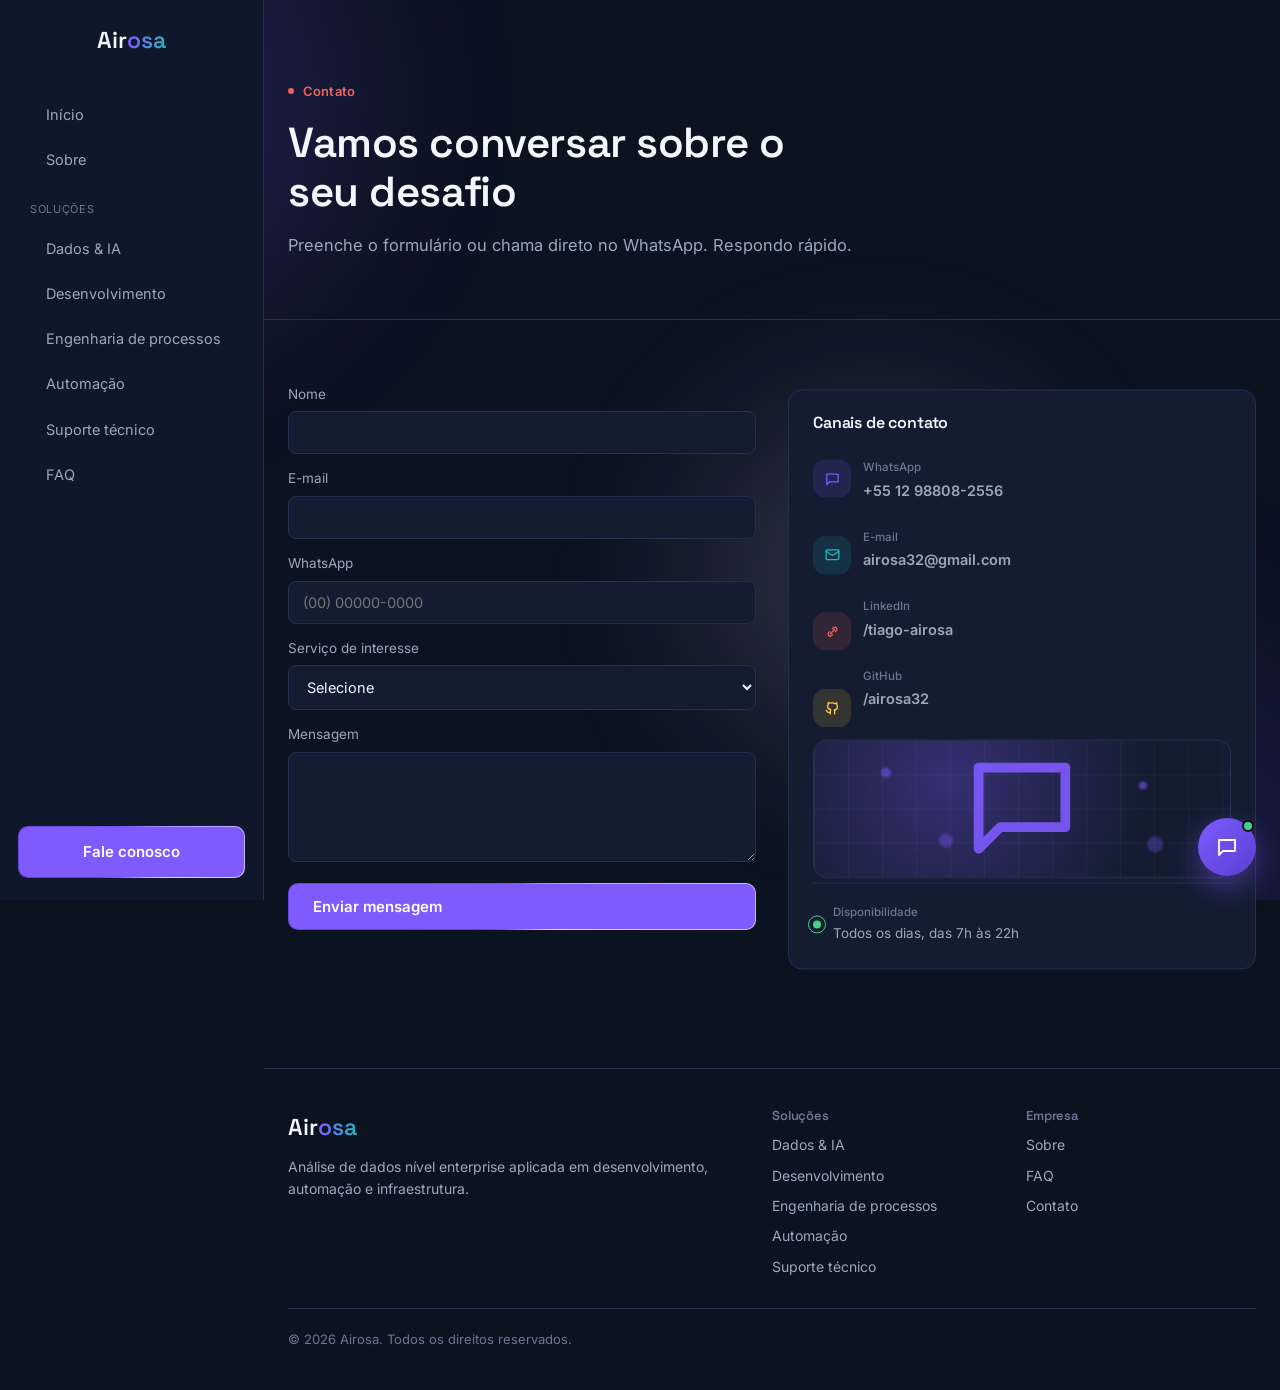
==== commit 0d0f419a: "Segundo commit do site Airosa" ====
--- a/contato.html
+++ b/contato.html
@@ -5,18 +5,41 @@
 <meta name="viewport" content="width=device-width, initial-scale=1.0">
 <title>Contato — Airosa</title>
 <meta name="description" content="Fale sobre seu desafio e receba um diagnóstico.">
+
+<!-- Open Graph — usado por LinkedIn, WhatsApp, Facebook etc. pra montar
+     o preview quando o link é compartilhado. og:image precisa ser uma
+     URL absoluta (o crawler busca direto, sem carregar o resto do site). -->
+<meta property="og:type" content="website">
+<meta property="og:site_name" content="Airosa">
+<meta property="og:title" content="Contato — Airosa">
+<meta property="og:description" content="Fale sobre seu desafio e receba um diagnóstico.">
+<meta property="og:image" content="https://airosa32.github.io/Home_Page_Linkedin/og-image.png">
+<meta property="og:image:width" content="1200">
+<meta property="og:image:height" content="630">
+<meta property="og:url" content="https://airosa32.github.io/Home_Page_Linkedin/">
+
+<meta name="twitter:card" content="summary_large_image">
+<meta name="twitter:title" content="Contato — Airosa">
+<meta name="twitter:description" content="Fale sobre seu desafio e receba um diagnóstico.">
+<meta name="twitter:image" content="https://airosa32.github.io/Home_Page_Linkedin/og-image.png">
+
 <link rel="preconnect" href="https://fonts.googleapis.com">
 <link href="https://fonts.googleapis.com/css2?family=Space+Grotesk:wght@500;600;700&family=Inter:wght@400;500;600&display=swap" rel="stylesheet">
-<link rel="stylesheet" href="css/style.css">
+<link rel="stylesheet" href="css/style.css?v=1788516163">
 </head>
 <body>
 <div class="scroll-progress" aria-hidden="true"><div class="scroll-progress-bar"></div></div>
 <div class="bg-ambient" aria-hidden="true">
   <span class="a1"></span>
+
   <span class="a2"></span>
   <span class="a3"></span>
+
 </div>
-<button class="menu-toggle" aria-label="Abrir menu"><span class="hamburger"><span></span><span></span><span></span></span></button>
+<div class="mobile-topbar">
+  <a href="index.html" class="logo mobile-logo">Air<span>osa</span></a>
+  <button class="menu-toggle" aria-label="Abrir menu"><span class="hamburger"><span></span><span></span><span></span></span></button>
+</div>
 <aside class="sidebar">
   <div class="sidebar-top">
     <a href="index.html" class="logo">Air<span>osa</span></a>
@@ -33,7 +56,7 @@
       <a href="servicos/suporte.html" class="side-link"><span class="side-dot"></span>Suporte técnico</a>
     <a href="faq.html" class="side-link"><span class="side-dot"></span>FAQ</a>
   </nav>
-  <a href="contato.html" class="btn btn-primary sidebar-cta">Fale conosco</a>
+  <a href="contato.html" class="btn btn-primary sidebar-cta current">Fale conosco</a>
 </aside>
 <div class="sidebar-overlay"></div>
 <main class="main-content">
@@ -217,7 +240,7 @@
     <div class="footer-bottom">© 2026 Airosa. Todos os direitos reservados.</div>
   </div>
 </footer>
-<script src="js/main.js"></script>
-<script src="js/chat-widget.js"></script>
+<script src="js/main.js?v=1788516163"></script>
+<script src="js/chat-widget.js?v=1788516163"></script>
 </body>
 </html>
--- a/css/style.css
+++ b/css/style.css
@@ -28,7 +28,7 @@
 }
 
 * { box-sizing: border-box; }
-html { scroll-behavior: smooth; }
+html { scroll-behavior: smooth; overflow-x: hidden; max-width: 100%; }
 
 /* Foco visível pra quem navega pelo teclado (Tab) — sem isso, é
    impossível saber em qual elemento você está. Só aparece com
@@ -432,7 +432,17 @@
   font-size: 16px;
   line-height: 1.6;
   -webkit-font-smoothing: antialiased;
-}
+  overflow-x: hidden;
+  max-width: 100%;
+}
+
+/* Tom de fundo sutil por categoria — cada página de serviço ganha
+   uma leve identidade de cor, em vez de todas serem o mesmo navy. */
+body.tint-purple { background: radial-gradient(ellipse 900px 600px at 15% 0%, rgba(127,90,255,0.07), transparent 60%), var(--bg); }
+body.tint-teal    { background: radial-gradient(ellipse 900px 600px at 15% 0%, rgba(35,181,192,0.07), transparent 60%), var(--bg); }
+body.tint-coral   { background: radial-gradient(ellipse 900px 600px at 15% 0%, rgba(242,99,95,0.07), transparent 60%), var(--bg); }
+body.tint-amber   { background: radial-gradient(ellipse 900px 600px at 15% 0%, rgba(255,201,74,0.07), transparent 60%), var(--bg); }
+body.tint-green   { background: radial-gradient(ellipse 900px 600px at 15% 0%, rgba(69,208,138,0.07), transparent 60%), var(--bg); }
 
 img { max-width: 100%; display: block; }
 a { color: inherit; text-decoration: none; }
@@ -534,76 +544,28 @@
 }
 .btn-ghost:hover { background: var(--surface); border-color: var(--text-faint); }
 
-/* ===== Header ===== */
-.site-header {
-  position: sticky;
-  top: 0;
-  z-index: 100;
-  background: rgba(11, 18, 32, 0.85);
-  backdrop-filter: blur(10px);
-  border-bottom: 1px solid var(--border);
-}
-
-.site-header .container {
-  display: flex;
-  align-items: center;
-  justify-content: space-between;
-  height: 72px;
-}
-
 .logo {
   font-family: var(--font-head);
-  font-size: 19px;
+  font-size: 23px;
   font-weight: 600;
   color: var(--text);
 }
-.logo span { color: var(--brand); }
-
-.nav-links {
-  display: flex;
-  align-items: center;
-  gap: 30px;
-}
-.nav-links a {
-  font-size: 14.5px;
-  color: var(--text-dim);
-  transition: color 0.15s ease;
-}
-.nav-links a:hover { color: var(--text); }
-
-.nav-cta { display: none; }
-@media (min-width: 860px) { .nav-cta { display: inline-flex; } }
-
-.menu-toggle {
-  display: flex;
-  background: none;
-  border: 1px solid var(--border);
-  border-radius: 8px;
-  padding: 8px 10px;
-  color: var(--text);
-  cursor: pointer;
-}
-@media (min-width: 860px) { .menu-toggle { display: none; } }
-
-.nav-links { display: none; }
-@media (min-width: 860px) { .nav-links { display: flex; } }
-
-.mobile-menu {
-  display: none;
-  flex-direction: column;
-  gap: 4px;
-  padding: 14px 24px 22px;
-  border-top: 1px solid var(--border);
-  background: var(--bg-soft);
-}
-.mobile-menu.open { display: flex; }
-.mobile-menu a {
-  padding: 12px 6px;
-  font-size: 15px;
-  color: var(--text-dim);
-  border-bottom: 1px solid var(--border);
-}
-.mobile-menu a:last-child { border-bottom: none; }
+.logo span {
+  color: var(--brand); /* fallback pra navegador que não suporta o gradiente em texto */
+  background: linear-gradient(90deg, var(--brand), var(--teal), var(--coral), var(--brand));
+  background-size: 300% 100%;
+  -webkit-background-clip: text;
+  background-clip: text;
+  -webkit-text-fill-color: transparent;
+  animation: logoShimmer 6s linear infinite;
+}
+@keyframes logoShimmer {
+  0%   { background-position: 0% 50%; }
+  100% { background-position: 300% 50%; }
+}
+@media (prefers-reduced-motion: reduce) {
+  .logo span { animation: none; background: none; -webkit-text-fill-color: var(--brand); color: var(--brand); }
+}
 
 /* ===== Hero / parallax ===== */
 .hero {
@@ -729,16 +691,45 @@
   body { transition: none; }
 }
 
+/* ===== Divisor decorativo entre seções ===== */
+.section-divider {
+  width: 120px;
+  height: 3px;
+  margin: 44px auto;
+  border-radius: 3px;
+  background: linear-gradient(90deg, transparent, var(--brand), var(--teal), transparent);
+  opacity: 0.6;
+  box-shadow: 0 0 16px rgba(127,90,255,0.35);
+}
+.section-divider.coral { background: linear-gradient(90deg, transparent, var(--coral), var(--amber), transparent); box-shadow: 0 0 16px rgba(242,99,95,0.3); }
+.section-divider.green { background: linear-gradient(90deg, transparent, var(--green), var(--teal), transparent); box-shadow: 0 0 16px rgba(69,208,138,0.3); }
+
 /* ===== Reveal on scroll ===== */
+
+
 .reveal {
   opacity: 0;
-  transform: translateY(14px);
+  transform: translateY(60px);
   filter: blur(6px);
   transition: opacity 0.9s ease, transform 0.9s ease, filter 0.9s ease;
 }
 .reveal.in { opacity: 1; transform: translateY(0); filter: blur(0); }
-@media (prefers-reduced-motion: reduce) {
-  .reveal { opacity: 1; transform: none; filter: none; transition: none; }
+
+/* Entrada lateral — usada nas seções lado a lado (texto de um lado,
+   imagem do outro), cada bloco vindo da sua própria borda. */
+.reveal-left, .reveal-right, .reveal-up, .reveal-down {
+  opacity: 0;
+  filter: blur(6px);
+  transition: opacity 0.9s cubic-bezier(0.16,1,0.3,1), transform 0.9s cubic-bezier(0.16,1,0.3,1), filter 0.9s ease;
+}
+.reveal-left { transform: translateX(-100px); }
+.reveal-right { transform: translateX(100px); }
+.reveal-up { transform: translateY(-70px); }
+.reveal-down { transform: translateY(70px); }
+.reveal-left.in, .reveal-right.in, .reveal-up.in, .reveal-down.in { opacity: 1; transform: translate(0, 0); filter: blur(0); }
+
+@media (prefers-reduced-motion: reduce) {
+  .reveal, .reveal-left, .reveal-right, .reveal-up, .reveal-down, .hero-enter { opacity: 1; transform: none; filter: none; transition: none; }
   html { scroll-behavior: auto; }
 }
 
@@ -757,7 +748,17 @@
   grid-template-columns: 1fr;
   gap: 14px;
 }
-@media (min-width: 700px) { .service-list { grid-template-columns: 1fr 1fr; } }
+@media (min-width: 700px) {
+  .service-list { grid-template-columns: 1fr 1fr; }
+  /* Se o total de cards for ímpar, o último fica sozinho na última
+     linha — em vez de ficar "grudado" na esquerda, ele ocupa as
+     duas colunas e centraliza, com a mesma largura dos outros. */
+  .service-list > .service-item:last-child:nth-child(odd) {
+    grid-column: 1 / -1;
+    max-width: calc(50% - 7px);
+    margin: 0 auto;
+  }
+}
 .service-item {
   background: var(--surface);
   border: 1px solid var(--border);
@@ -969,6 +970,9 @@
   justify-content: space-between;
   margin-bottom: 26px;
 }
+@media (min-width: 960px) {
+  .sidebar-top { justify-content: center; margin-bottom: 34px; }
+}
 .sidebar-close {
   background: none; border: none; color: var(--text-dim);
   font-size: 20px; cursor: pointer; display: block;
@@ -991,16 +995,64 @@
   transition: background 0.15s ease, color 0.15s ease;
 }
 .side-link:hover { background: var(--surface); color: var(--text); }
-.side-link.active { background: var(--surface-2); color: var(--text); font-weight: 600; }
+.side-link.active {
+  position: relative;
+  overflow: hidden;
+  background: var(--surface-2);
+  color: var(--text);
+  font-weight: 600;
+}
 .side-link.active .side-dot { opacity: 1; }
+/* Efeito de "vento": uma faixa de luz atravessa o item ativo em
+   loop contínuo, dando vida a quem está selecionado no momento. */
+.side-link.active::after {
+  content: "";
+  position: absolute;
+  inset: 0;
+  background: linear-gradient(100deg, transparent 30%, rgba(127,90,255,0.4) 50%, transparent 70%);
+  background-size: 250% 100%;
+  animation: sideWind 3.2s linear infinite;
+  pointer-events: none;
+}
+@keyframes sideWind {
+  0%   { background-position: 140% 0; }
+  100% { background-position: -140% 0; }
+}
+@media (prefers-reduced-motion: reduce) {
+  .side-link.active::after { animation: none; display: none; }
+}
 .side-dot { width: 6px; height: 6px; border-radius: 50%; background: var(--brand); opacity: 0; flex-shrink: 0; }
 
 .sidebar-cta { margin-top: 18px; justify-content: center; }
+.sidebar-cta.current::after {
+  content: "";
+  position: absolute;
+  inset: 0;
+  background: linear-gradient(100deg, transparent 30%, rgba(255,255,255,0.4) 50%, transparent 70%);
+  background-size: 250% 100%;
+  animation: sideWind 3.2s linear infinite;
+  pointer-events: none;
+}
+@media (prefers-reduced-motion: reduce) {
+  .sidebar-cta.current::after { animation: none; display: none; }
+}
+
+.mobile-topbar {
+  display: none;
+  position: fixed;
+  top: 0; left: 0; right: 0;
+  height: 62px;
+  align-items: center;
+  justify-content: space-between;
+  padding: 0 16px;
+  z-index: 340;
+  background: rgba(11,18,32,0.85);
+  backdrop-filter: blur(10px);
+  border-bottom: 1px solid var(--border);
+}
+@media (max-width: 959px) { .mobile-topbar { display: flex; } }
 
 .menu-toggle {
-  position: fixed;
-  top: 16px; left: 16px;
-  z-index: 350;
   background: var(--surface);
   border: 1px solid var(--border);
   border-radius: 9px;
@@ -1099,6 +1151,7 @@
 @media (min-width: 960px) { .sidebar-overlay { display: none !important; } }
 
 .main-content { min-height: 100vh; }
+@media (max-width: 959px) { .main-content { padding-top: 62px; } }
 @media (min-width: 960px) {
   .main-content { margin-left: 264px; }
   .site-footer { margin-left: 264px; }
@@ -1120,6 +1173,24 @@
 .icon-badge.amber { background: rgba(255,201,74,0.14); color: var(--amber); }
 .icon-badge.green { background: rgba(69,208,138,0.14); color: var(--green); }
 .icon-badge.white { background: rgba(255,255,255,0.16); color: #fff; }
+
+/* Brilho que "acende" no ícone quando o card entra na tela — usa
+   currentColor, então pega automaticamente a cor certa de cada
+   variante (purple/teal/coral/amber/green) sem precisar repetir. */
+@keyframes iconGlowIn {
+  0%, 100% { box-shadow: 0 0 0 rgba(0,0,0,0); }
+  45%      { box-shadow: 0 0 22px currentColor; }
+}
+.reveal.in .icon-badge,
+.reveal-left.in .icon-badge,
+.reveal-right.in .icon-badge {
+  animation: iconGlowIn 1.3s ease-out;
+}
+@media (prefers-reduced-motion: reduce) {
+  .reveal.in .icon-badge,
+  .reveal-left.in .icon-badge,
+  .reveal-right.in .icon-badge { animation: none; }
+}
 
 /* ===== Hero with image ===== */
 .hero-v2 {
@@ -1326,9 +1397,10 @@
   .hero-layer.l3, .hero-layer.l4 { animation: none; }
 }
 
-/* Entrada imediata do hero (sem esperar scroll) */
-.hero-enter { opacity: 0; transform: translateY(16px); transition: opacity 0.7s ease, transform 0.7s ease; }
-.hero-enter.in { opacity: 1; transform: translateY(0); }
+/* Hero — mesmo sistema do .reveal (bidirecional, mesma força),
+   só com um nome próprio pra manter o escalonamento por nth-child. */
+.hero-enter { opacity: 0; transform: translateY(40px); filter: blur(6px); transition: opacity 0.7s ease, transform 0.7s ease, filter 0.7s ease; }
+.hero-enter.in { opacity: 1; transform: translateY(0); filter: blur(0); }
 .hero-enter:nth-child(2) { transition-delay: 0.08s; }
 .hero-enter:nth-child(3) { transition-delay: 0.16s; }
 .hero-enter:nth-child(4) { transition-delay: 0.24s; }
